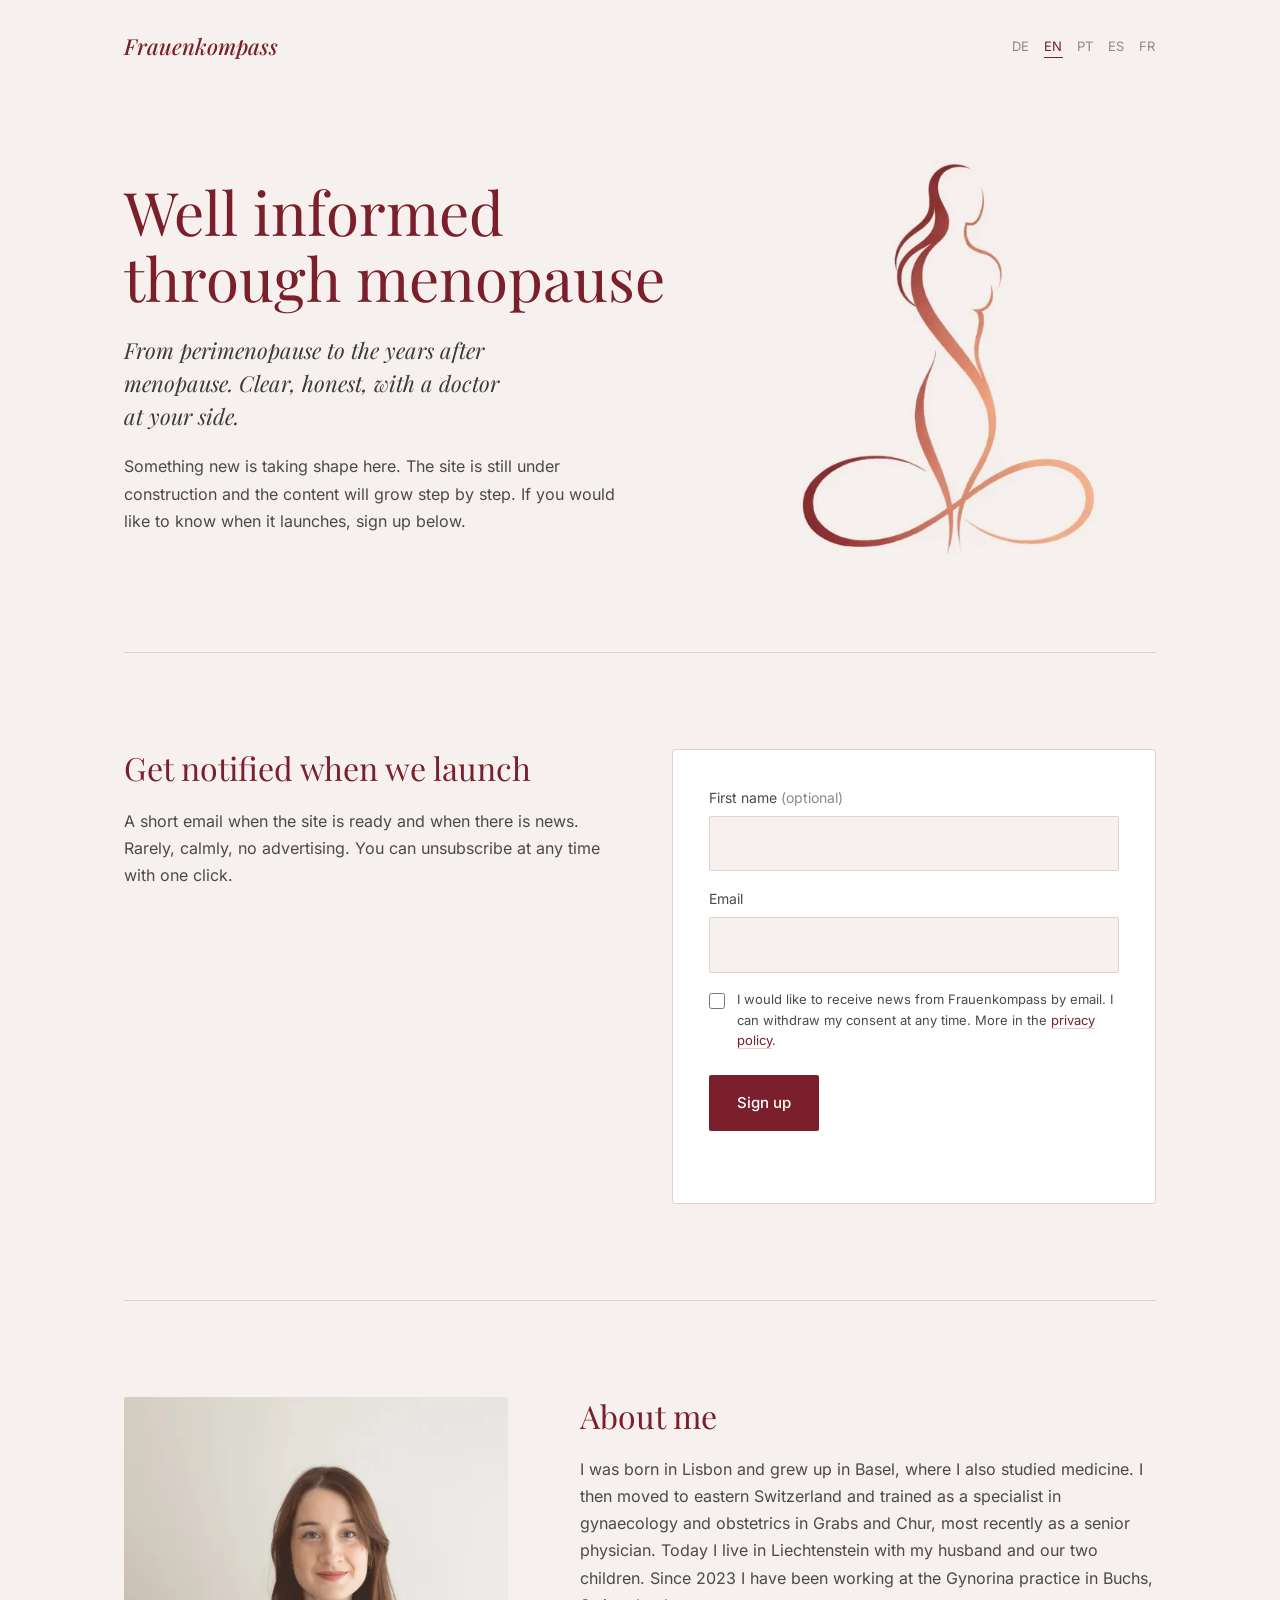
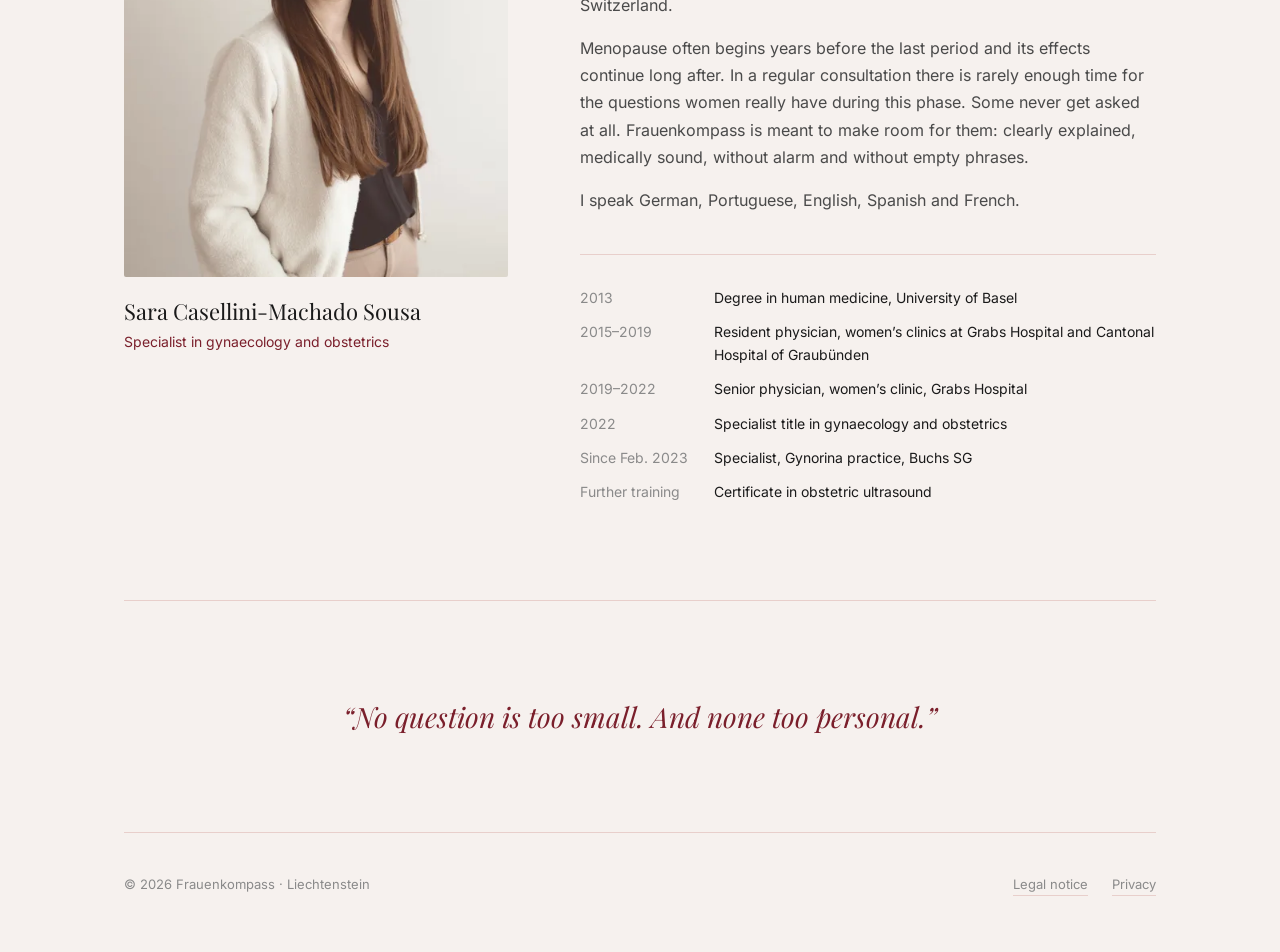
==== en/index.html @ 32707c3d "Website in DE, EN, PT, ES, FR mit Sprachwahl und übersetzten Datenschutzerklärungen Co-Authored-By: " ====
<!DOCTYPE html>
<html lang="en">
<head>
<meta charset="UTF-8">
<meta name="viewport" content="width=device-width, initial-scale=1.0">
<title>Frauenkompass · coming soon</title>
<meta name="description" content="Frauenkompass. All about menopause. A new project by Sara Casellini-Machado Sousa, specialist in gynaecology and obstetrics in Liechtenstein. This site is under construction.">
<meta name="theme-color" content="#F6F1EE">
<link rel="alternate" hreflang="de" href="../index.html">
<link rel="alternate" hreflang="en" href="../en/index.html">
<link rel="alternate" hreflang="pt" href="../pt/index.html">
<link rel="alternate" hreflang="es" href="../es/index.html">
<link rel="alternate" hreflang="fr" href="../fr/index.html">
<link rel="icon" type="image/png" href="../assets/favicon.png">
<link rel="apple-touch-icon" href="../assets/apple-touch-icon.png">
<link rel="stylesheet" href="../assets/style.css">
</head>
<body>

<div class="wrap">
  <header class="top">
    <a class="wordmark" href="index.html">Frauenkompass</a>
    <nav class="lang" aria-label="Language"><a href="../index.html" hreflang="de" lang="de">DE</a><a href="../en/index.html" hreflang="en" lang="en" aria-current="page">EN</a><a href="../pt/index.html" hreflang="pt" lang="pt">PT</a><a href="../es/index.html" hreflang="es" lang="es">ES</a><a href="../fr/index.html" hreflang="fr" lang="fr">FR</a></nav>
  </header>

  <main>
    <section class="hero">
      <div>
        <h1>Well informed through menopause</h1>
        <p class="lede">From perimenopause to the years after menopause. Clear, honest, with a doctor at your side.</p>
        <p class="body">Something new is taking shape here. The site is still under construction and the content will grow step by step. If you would like to know when it launches, sign up below.</p>
      </div>
      <div class="hero-symbol">
        <img src="../assets/symbol.webp" width="404" height="537" alt="" aria-hidden="true">
      </div>
    </section>

    <section class="section" id="news">
      <div class="news">
        <div>
          <h2>Get notified when we launch</h2>
          <p>A short email when the site is ready and when there is news. Rarely, calmly, no advertising. You can unsubscribe at any time with one click.</p>
        </div>
        <div class="card">
          <form id="news-form" novalidate>
            <input type="hidden" name="sprache" value="en">
            <label class="field">
              <span>First name <span class="opt">(optional)</span></span>
              <input class="input" type="text" name="vorname" autocomplete="given-name" maxlength="80">
            </label>
            <label class="field">
              <span>Email</span>
              <input class="input" type="email" name="email" autocomplete="email" required maxlength="200">
            </label>
            <label class="hp" aria-hidden="true">Please leave empty <input type="text" name="website" tabindex="-1" autocomplete="off"></label>
            <label class="check">
              <input type="checkbox" name="einwilligung" required>
              <span>I would like to receive news from Frauenkompass by email. I can withdraw my consent at any time. More in the <a href="privacy.html">privacy policy</a>.</span>
            </label>
            <button class="btn" type="submit">Sign up</button>
            <p class="form-note" id="news-note" role="status" aria-live="polite"></p>
          </form>
        </div>
      </div>
    </section>

    <section class="section" id="ueber">
      <div class="person">
        <figure class="portrait">
          <img src="../assets/sara.webp" srcset="../assets/sara-480.webp 480w, ../assets/sara.webp 960w" sizes="(max-width: 820px) 360px, 420px" width="960" height="1200" alt="Sara Casellini-Machado Sousa" loading="lazy">
          <figcaption>
            <span class="name">Sara Casellini-Machado Sousa</span>
            <span class="role">Specialist in gynaecology and obstetrics</span>
          </figcaption>
        </figure>
        <div class="bio">
          <h2>About me</h2>
          <p>I was born in Lisbon and grew up in Basel, where I also studied medicine. I then moved to eastern Switzerland and trained as a specialist in gynaecology and obstetrics in Grabs and Chur, most recently as a senior physician. Today I live in Liechtenstein with my husband and our two children. Since 2023 I have been working at the Gynorina practice in Buchs, Switzerland.</p>
          <p>Menopause often begins years before the last period and its effects continue long after. In a regular consultation there is rarely enough time for the questions women really have during this phase. Some never get asked at all. Frauenkompass is meant to make room for them: clearly explained, medically sound, without alarm and without empty phrases.</p>
          <p>I speak German, Portuguese, English, Spanish and French.</p>

          <dl class="cv">
            <dt>2013</dt><dd>Degree in human medicine, University of Basel</dd>
            <dt>2015–2019</dt><dd>Resident physician, women’s clinics at Grabs Hospital and Cantonal Hospital of Graubünden</dd>
            <dt>2019–2022</dt><dd>Senior physician, women’s clinic, Grabs Hospital</dd>
            <dt>2022</dt><dd>Specialist title in gynaecology and obstetrics</dd>
            <dt>Since Feb. 2023</dt><dd>Specialist, Gynorina practice, Buchs SG</dd>
            <dt>Further training</dt><dd>Certificate in obstetric ultrasound</dd>
          </dl>
        </div>
      </div>
    </section>

    <section class="quote">
      <p>“No question is too small. And none too personal.”</p>
    </section>
  </main>

  <footer class="foot">
    <span>© <span id="jahr">2026</span> Frauenkompass · Liechtenstein</span>
    <nav>
      <a href="../impressum.html">Legal notice</a>
      <a href="privacy.html">Privacy</a>
    </nav>
  </footer>
</div>

<script>
/*
  Newsletter-Anmeldung.
  ENDPOINT: URL des Newsletter-Dienstes (z.B. Brevo- oder Mailchimp-Formular-Action).
  Solange leer, öffnet das Formular ein vorbereitetes Mail an KONTAKT_EMAIL.
*/
var ENDPOINT = '';
var KONTAKT_EMAIL = 'kontakt@frauenkompass.ch';
var TXT = {
  badEmail: 'Please enter a valid email address.',
  noConsent: 'Please confirm your consent.',
  mailSubject: 'Newsletter sign-up',
  mailBody: 'Please add me to the news list.',
  mailName: 'First name',
  mailOpen: 'Your email app is opening. Just send the message.',
  thanks: 'Thank you. Please confirm your sign-up using the link in the email we just sent you.',
  error: 'Something went wrong. Please try again later.'
};

document.getElementById('jahr').textContent = new Date().getFullYear();

document.getElementById('news-form').addEventListener('submit', function (e) {
  e.preventDefault();
  var f = e.target;
  var note = document.getElementById('news-note');
  note.className = 'form-note';
  if (f.website.value) return;
  var email = f.email.value.trim();
  if (!/^[^\s@]+@[^\s@]+\.[^\s@]+$/.test(email)) { note.textContent = TXT.badEmail; f.email.focus(); return; }
  if (!f.einwilligung.checked) { note.textContent = TXT.noConsent; return; }

  if (!ENDPOINT) {
    var body = TXT.mailBody + '\n\nE-Mail: ' + email + (f.vorname.value.trim() ? '\n' + TXT.mailName + ': ' + f.vorname.value.trim() : '') + '\n[en]';
    window.location.href = 'mailto:' + KONTAKT_EMAIL + '?subject=' + encodeURIComponent(TXT.mailSubject) + '&body=' + encodeURIComponent(body);
    note.textContent = TXT.mailOpen;
    note.className = 'form-note ok';
    return;
  }

  var btn = f.querySelector('button');
  btn.disabled = true;
  fetch(ENDPOINT, { method: 'POST', body: new FormData(f), mode: 'no-cors' })
    .then(function () {
      f.reset();
      note.textContent = TXT.thanks;
      note.className = 'form-note ok';
    })
    .catch(function () {
      note.textContent = TXT.error;
    })
    .then(function () { btn.disabled = false; });
});
</script>
</body>
</html>
---- assets/style.css ----
@font-face { font-family: 'Playfair Display'; font-style: normal; font-weight: 400; font-display: swap; src: url('fonts/playfair-display-latin-400-normal.woff2') format('woff2'); }
@font-face { font-family: 'Playfair Display'; font-style: italic; font-weight: 400; font-display: swap; src: url('fonts/playfair-display-latin-400-italic.woff2') format('woff2'); }
@font-face { font-family: 'Playfair Display'; font-style: normal; font-weight: 500; font-display: swap; src: url('fonts/playfair-display-latin-500-normal.woff2') format('woff2'); }
@font-face { font-family: 'Playfair Display'; font-style: italic; font-weight: 500; font-display: swap; src: url('fonts/playfair-display-latin-500-italic.woff2') format('woff2'); }
@font-face { font-family: 'Inter'; font-style: normal; font-weight: 300; font-display: swap; src: url('fonts/inter-latin-300-normal.woff2') format('woff2'); }
@font-face { font-family: 'Inter'; font-style: normal; font-weight: 400; font-display: swap; src: url('fonts/inter-latin-400-normal.woff2') format('woff2'); }
@font-face { font-family: 'Inter'; font-style: normal; font-weight: 500; font-display: swap; src: url('fonts/inter-latin-500-normal.woff2') format('woff2'); }

:root {
  --burgundy: #7A1F2B;
  --rose: #E8CFCB;
  --sand: #F6F1EE;
  --white: #FFFFFF;
  --grey: #8A8A8A;
  --ink: #1A1A1A;
  --gradient: linear-gradient(135deg, #8E1C2C 0%, #C94C2B 50%, #E08A4F 100%);
  --serif: 'Playfair Display', Georgia, serif;
  --sans: 'Inter', -apple-system, BlinkMacSystemFont, 'Segoe UI', sans-serif;
}

* { margin: 0; padding: 0; box-sizing: border-box; }

html { -webkit-text-size-adjust: 100%; }

body {
  background: var(--sand);
  color: var(--ink);
  font-family: var(--sans);
  font-weight: 400;
  font-size: 16px;
  line-height: 1.7;
  -webkit-font-smoothing: antialiased;
}

a { color: var(--burgundy); text-decoration: none; border-bottom: 1px solid var(--rose); }
a:hover { border-bottom-color: var(--burgundy); }

.wrap { max-width: 1080px; margin: 0 auto; padding: 0 24px; }

/* Kopf */
.top {
  display: flex; justify-content: space-between; align-items: center;
  padding: 28px 0;
}
.wordmark {
  font-family: var(--serif); font-style: italic; font-weight: 500;
  font-size: 22px; color: var(--burgundy); border: 0;
}
.note { font-size: 14px; color: var(--grey); }

/* Hero */
.hero {
  display: grid; grid-template-columns: 1.15fr 0.85fr; gap: 64px;
  align-items: center; padding: 64px 0 96px;
}
.hero h1 {
  font-family: var(--serif); font-weight: 400;
  font-size: clamp(38px, 5.4vw, 60px); line-height: 1.1; text-wrap: balance;
  color: var(--burgundy);
}
.hero .lede {
  font-family: var(--serif); font-style: italic;
  font-size: clamp(19px, 2.2vw, 22px); line-height: 1.5;
  color: #3a3a3a; margin: 24px 0 20px; max-width: 32ch;
}
.hero p.body { color: #4a4a4a; max-width: 52ch; }
.hero-symbol { display: flex; justify-content: center; }
.hero-symbol img { width: 100%; max-width: 300px; height: auto; }

/* Abschnitte */
.section { padding: 96px 0; border-top: 1px solid var(--rose); }
.section h2 {
  font-family: var(--serif); font-weight: 400; font-size: clamp(26px, 3.4vw, 32px);
  line-height: 1.2; color: var(--burgundy); margin: 0 0 20px;
}

/* Newsletter */
.news { display: grid; grid-template-columns: 1fr 1fr; gap: 64px; align-items: start; }
.news p { color: #4a4a4a; }
.card {
  background: var(--white); border: 1px solid var(--rose);
  border-radius: 3px; padding: 36px;
}
.field { display: block; margin-bottom: 16px; }
.field > span { display: block; margin-bottom: 6px; font-size: 14px; color: #4a4a4a; }
.opt { color: var(--grey); }
.input {
  width: 100%; font: inherit; font-size: 15px; color: var(--ink);
  background: var(--sand); border: 1px solid var(--rose); border-radius: 2px;
  padding: 14px 16px; outline: none;
}
.input:focus { border-color: var(--burgundy); background: var(--white); }
.check { display: flex; gap: 12px; align-items: flex-start; font-size: 13px; line-height: 1.6; color: #4a4a4a; margin: 8px 0 24px; }
.check input { margin-top: 4px; accent-color: var(--burgundy); width: 16px; height: 16px; flex: none; }
.btn {
  display: inline-block; font: inherit; font-size: 15px; font-weight: 500;
  background: var(--burgundy); color: var(--white); border: 0; border-radius: 2px;
  padding: 15px 28px; cursor: pointer;
}
.btn:hover { background: #651823; }
.btn:focus-visible, .input:focus-visible, a:focus-visible { outline: 2px solid var(--burgundy); outline-offset: 2px; }
.form-note { font-size: 13px; color: var(--grey); margin-top: 16px; min-height: 1.6em; }
.form-note.ok { color: var(--burgundy); }
.hp { position: absolute; left: -9999px; width: 1px; height: 1px; overflow: hidden; }

/* Person */
.person { display: grid; grid-template-columns: 0.8fr 1.2fr; gap: 72px; align-items: start; }
.portrait img { display: block; width: 100%; height: auto; border-radius: 2px; background: var(--rose); }
.portrait figcaption { margin-top: 20px; }
.portrait .name { display: block; font-family: var(--serif); font-size: 22px; line-height: 1.3; color: var(--ink); }
.portrait .role { display: block; font-size: 14px; color: var(--burgundy); margin-top: 4px; }
.bio p { color: #4a4a4a; margin-bottom: 16px; }
.cv {
  display: grid; grid-template-columns: 110px 1fr; gap: 12px 24px;
  margin-top: 40px; padding-top: 32px; border-top: 1px solid var(--rose);
  font-size: 14px; line-height: 1.6;
}
.cv dt { color: var(--grey); }
.cv dd { color: var(--ink); }

.quote {
  text-align: center; padding: 96px 0; border-top: 1px solid var(--rose);
}
.quote p {
  font-family: var(--serif); font-style: italic; font-size: clamp(22px, 3vw, 28px);
  line-height: 1.4; color: var(--burgundy); max-width: 640px; margin: 0 auto;
}

/* Fuss */
.foot {
  border-top: 1px solid var(--rose); padding: 40px 0 56px;
  display: flex; flex-wrap: wrap; justify-content: space-between; gap: 16px;
  font-size: 13px; color: var(--grey);
}
.foot nav { display: flex; gap: 24px; }
.foot a { color: var(--grey); }

/* Textseiten (Datenschutz, Impressum) */
.legal { max-width: 720px; padding: 48px 0 96px; }
.legal h1 {
  font-family: var(--serif); font-weight: 500; font-size: clamp(36px, 5vw, 48px);
  line-height: 1.1; color: var(--burgundy); margin: 0 0 16px;
}
.legal .stand { color: var(--grey); font-size: 14px; margin-bottom: 48px; }
.legal h2 {
  font-family: var(--serif); font-weight: 400; font-size: 22px;
  color: var(--burgundy); margin: 40px 0 12px;
}
.legal p, .legal li { color: #333; margin-bottom: 12px; }
.legal ul { padding-left: 20px; margin-bottom: 12px; }
.legal address { font-style: normal; margin-bottom: 12px; }
.todo { background: #FDF0E3; border-bottom: 1px dashed #C94C2B; padding: 0 3px; }

@media (max-width: 820px) {
  .hero, .news, .person { grid-template-columns: 1fr; gap: 40px; }
  .portrait { max-width: 360px; }
  .cv { grid-template-columns: 1fr; gap: 2px; }
  .cv dd { margin-bottom: 10px; }
  .hero { padding: 32px 0 72px; }
  .hero-symbol { order: -1; }
  .hero-symbol img { max-width: 170px; }
  .section, .quote { padding: 72px 0; }
  .card { padding: 28px 22px; }
}
@media (max-width: 480px) {
  .wrap { padding: 0 16px; }
  .top .note { font-size: 13px; }
  .lang { gap: 10px; }
}

/* Sprachwahl */
.lang { display: flex; gap: 14px; font-size: 13px; letter-spacing: 0.04em; }
.lang a { color: var(--grey); border-bottom: 1px solid transparent; }
.lang a:hover { color: var(--burgundy); }
.lang a[aria-current="page"] { color: var(--burgundy); border-bottom-color: var(--burgundy); }
.legal .note { margin-bottom: 32px; }
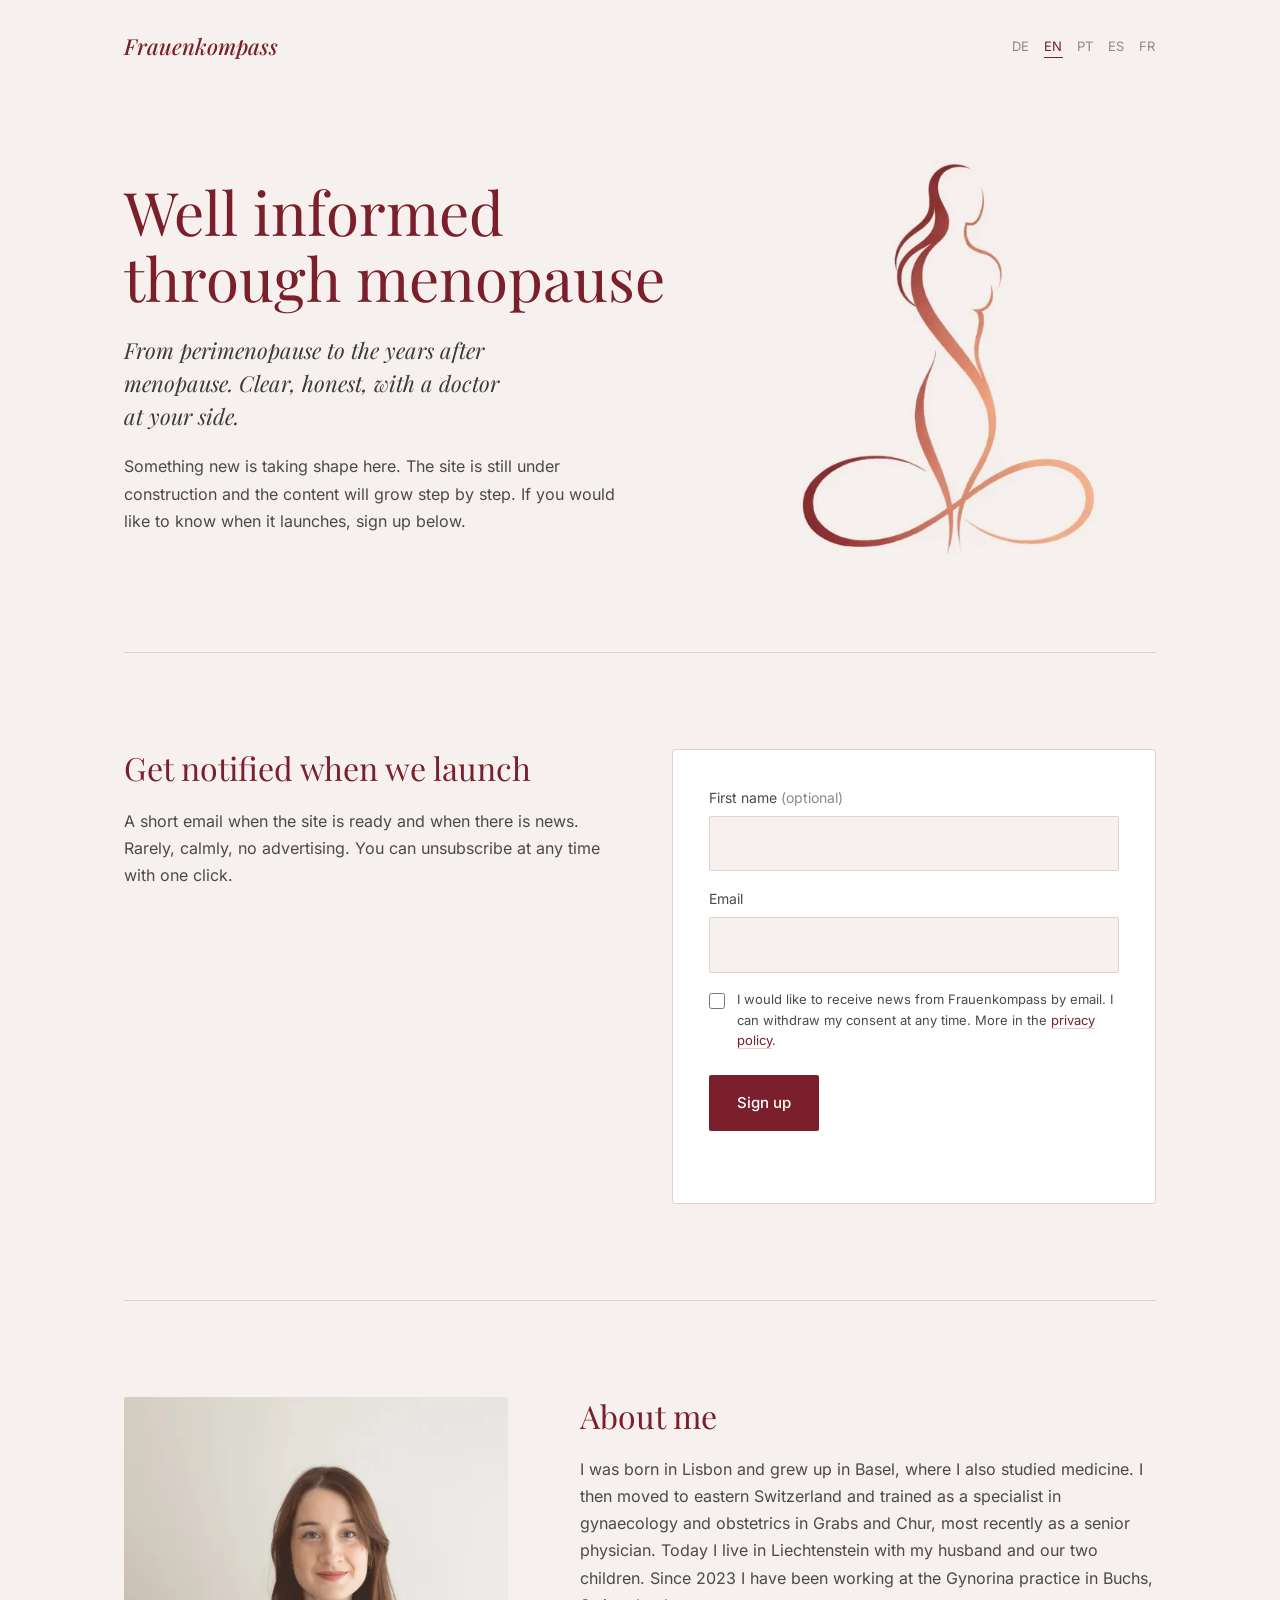
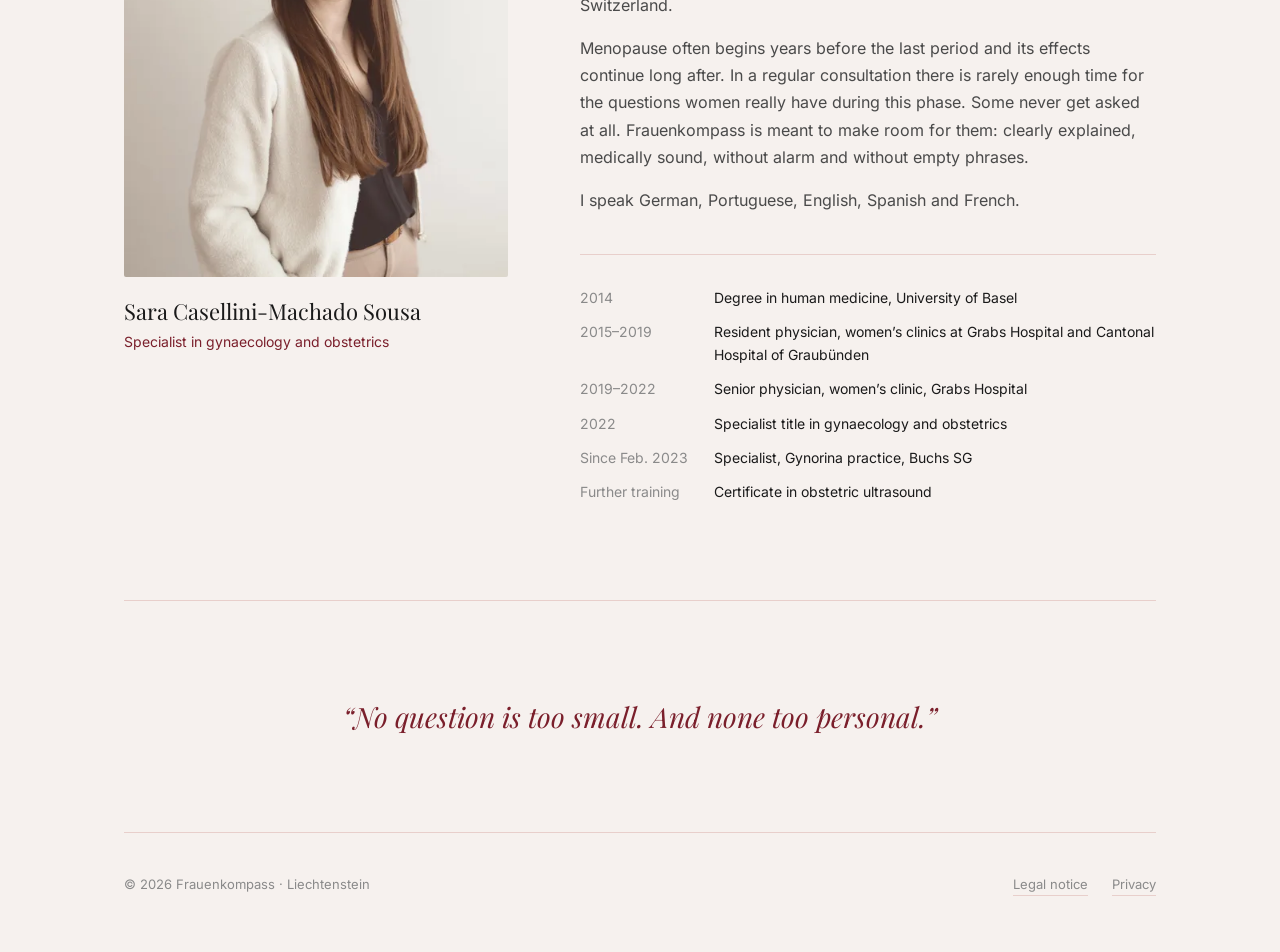
==== commit edeee0c9: "Werdegang: Studienabschluss 2014 Co-Authored-By: Claude Opus 5.5 <noreply@anthropic.com> Claude-Sess" ====
--- a/en/index.html
+++ b/en/index.html
@@ -80,7 +80,7 @@
           <p>I speak German, Portuguese, English, Spanish and French.</p>
 
           <dl class="cv">
-            <dt>2013</dt><dd>Degree in human medicine, University of Basel</dd>
+            <dt>2014</dt><dd>Degree in human medicine, University of Basel</dd>
             <dt>2015–2019</dt><dd>Resident physician, women’s clinics at Grabs Hospital and Cantonal Hospital of Graubünden</dd>
             <dt>2019–2022</dt><dd>Senior physician, women’s clinic, Grabs Hospital</dd>
             <dt>2022</dt><dd>Specialist title in gynaecology and obstetrics</dd>
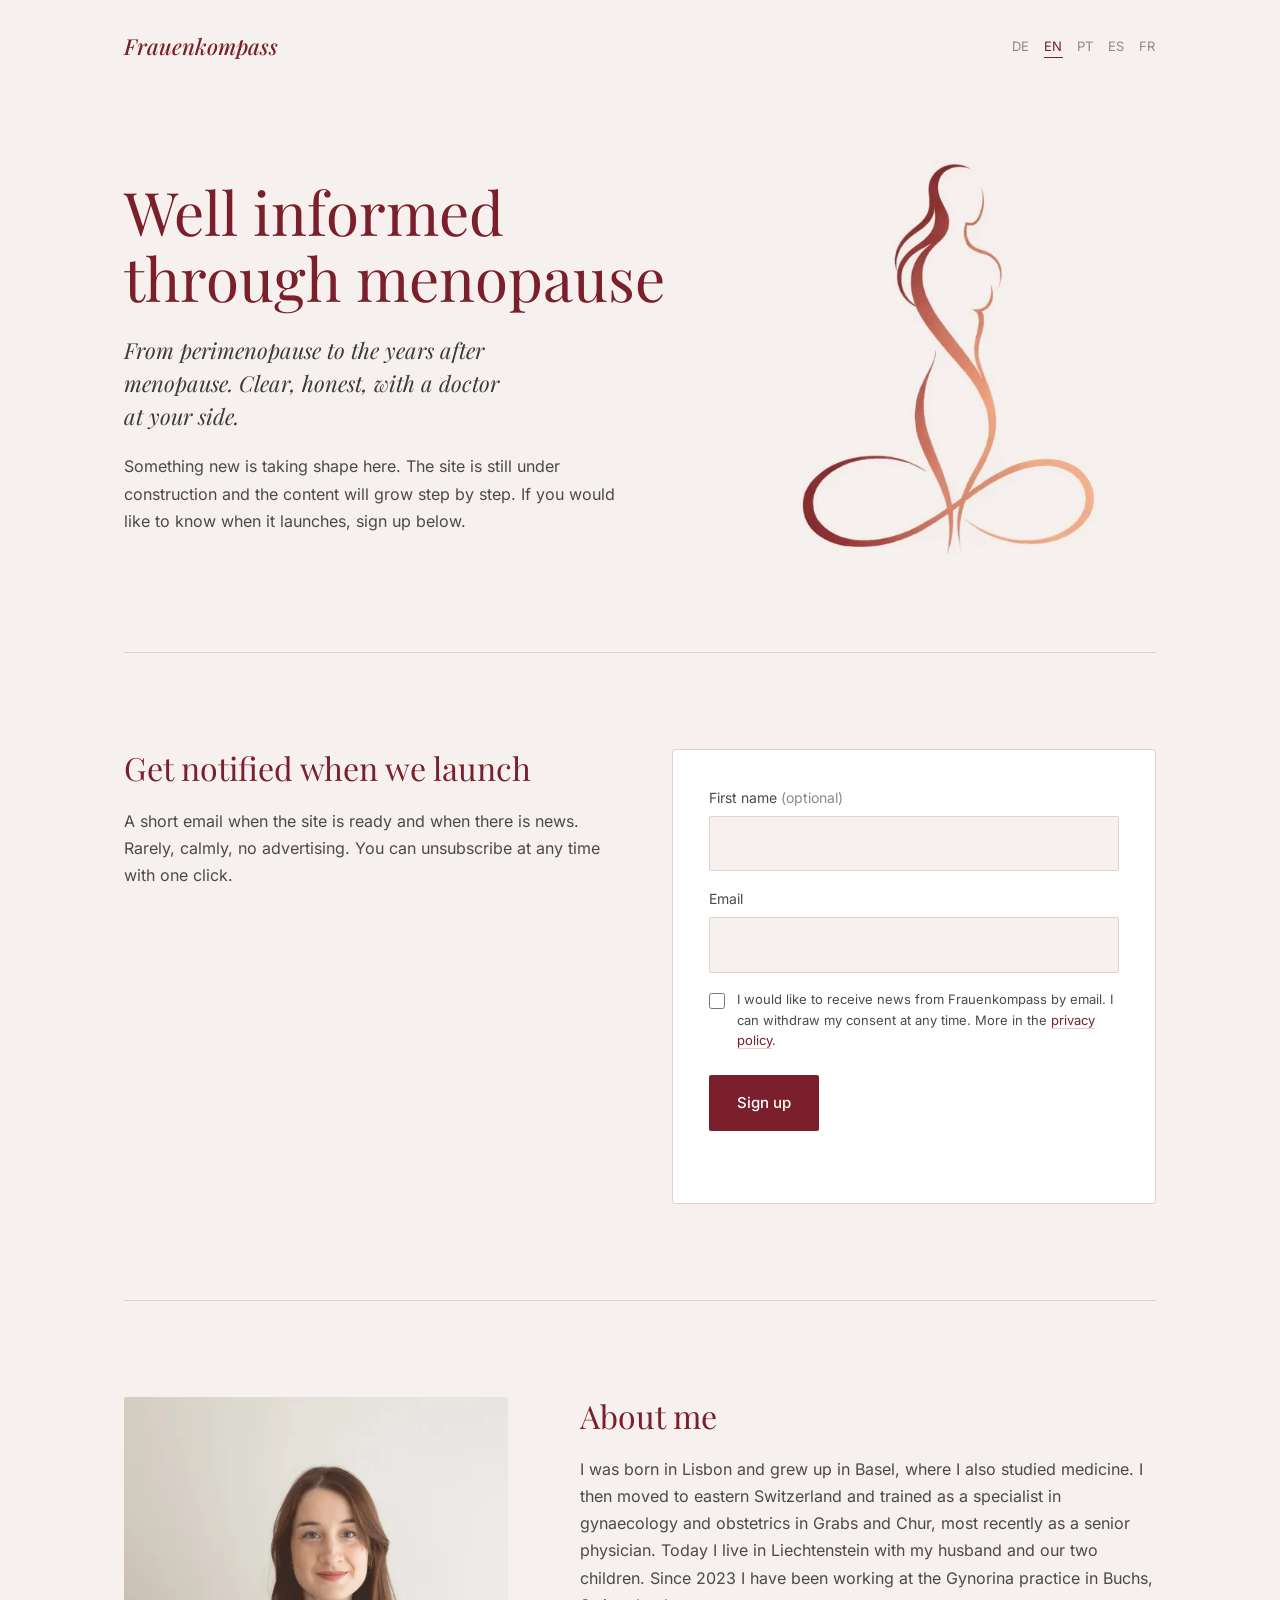
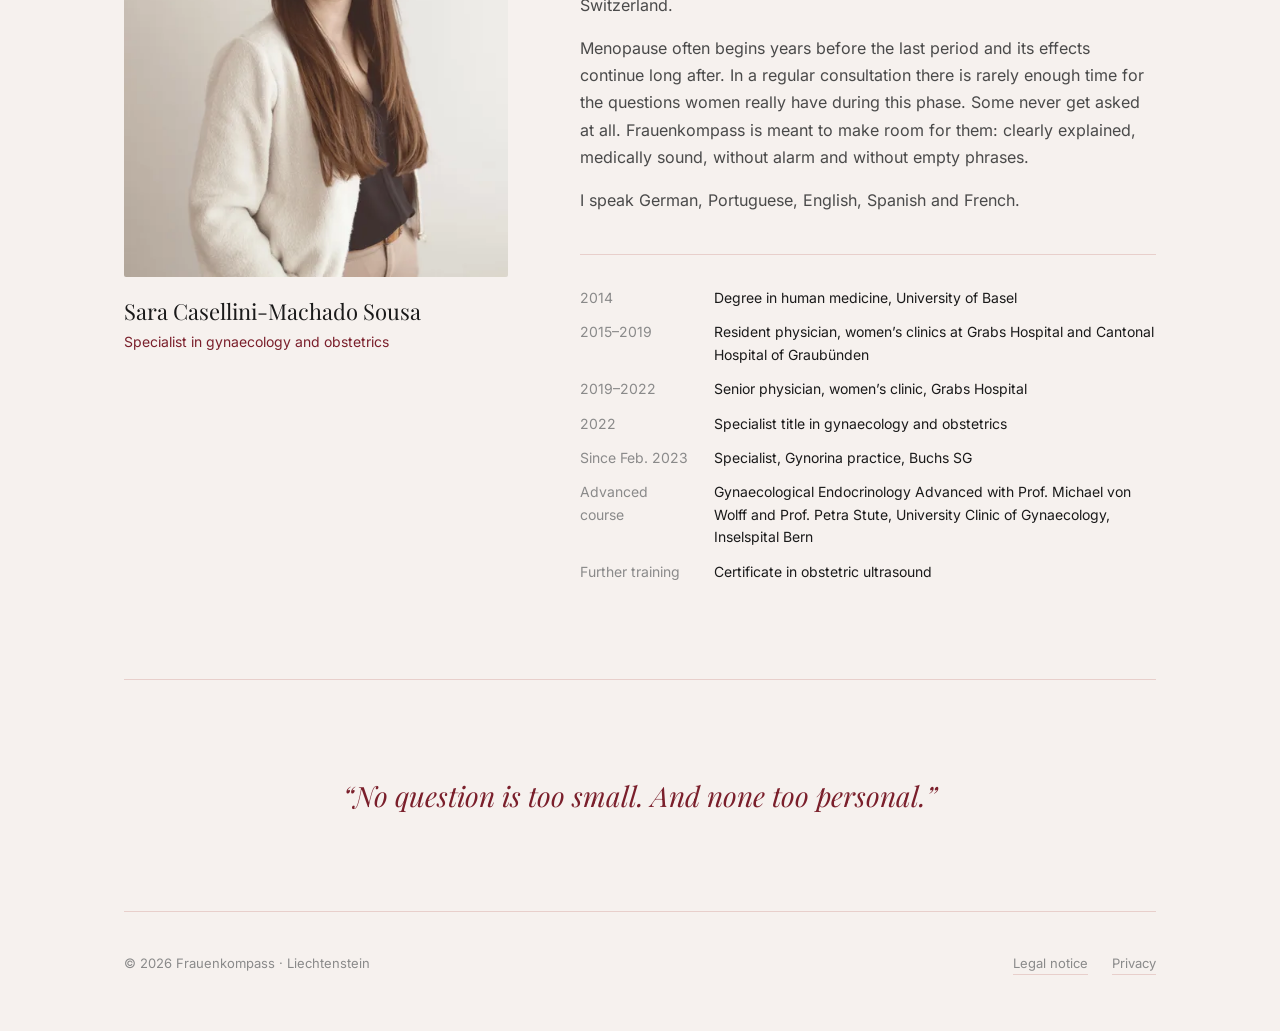
==== commit 3c35c6c6: "Werdegang: Fortbildung Gynäkologische Endokrinologie Advanced, Inselspital Bern Co-Authored-By: Clau" ====
--- a/en/index.html
+++ b/en/index.html
@@ -85,6 +85,7 @@
             <dt>2019–2022</dt><dd>Senior physician, women’s clinic, Grabs Hospital</dd>
             <dt>2022</dt><dd>Specialist title in gynaecology and obstetrics</dd>
             <dt>Since Feb. 2023</dt><dd>Specialist, Gynorina practice, Buchs SG</dd>
+            <dt>Advanced course</dt><dd>Gynaecological Endocrinology Advanced with Prof. Michael von Wolff and Prof. Petra Stute, University Clinic of Gynaecology, Inselspital Bern</dd>
             <dt>Further training</dt><dd>Certificate in obstetric ultrasound</dd>
           </dl>
         </div>
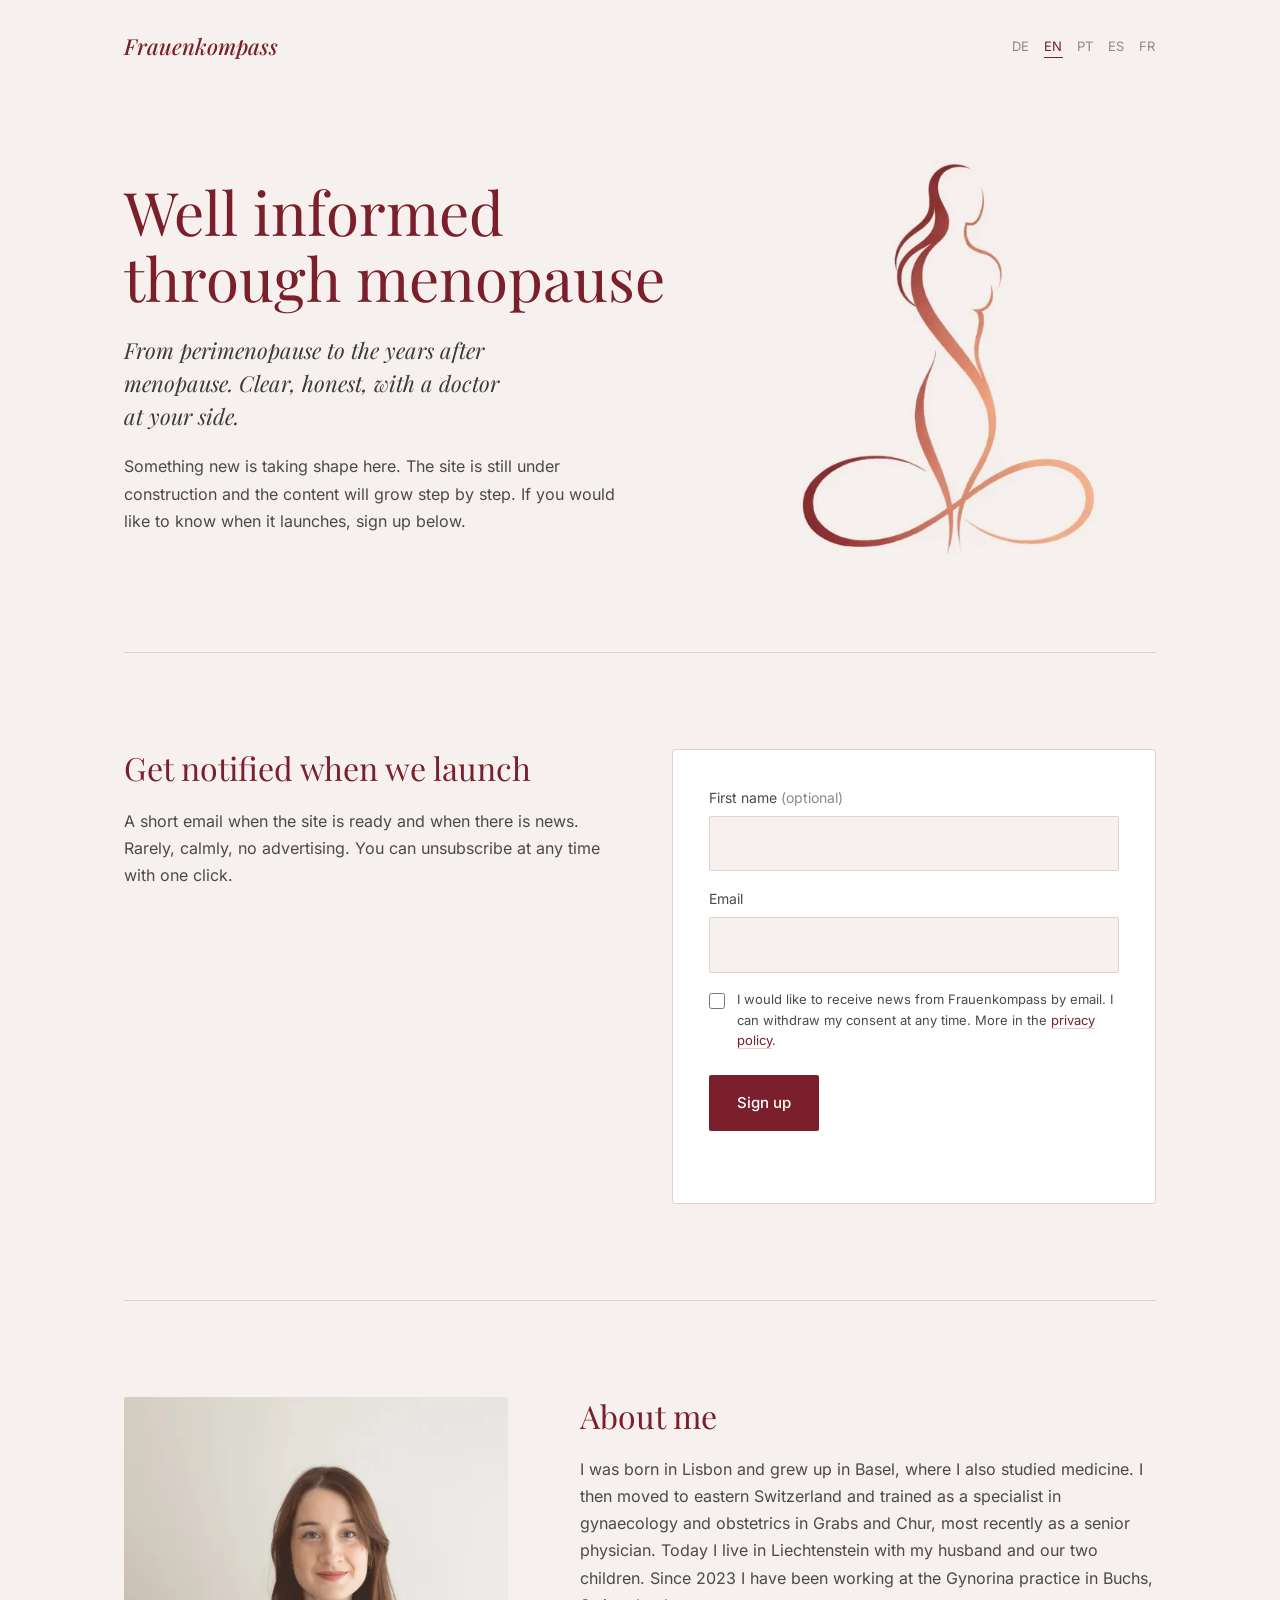
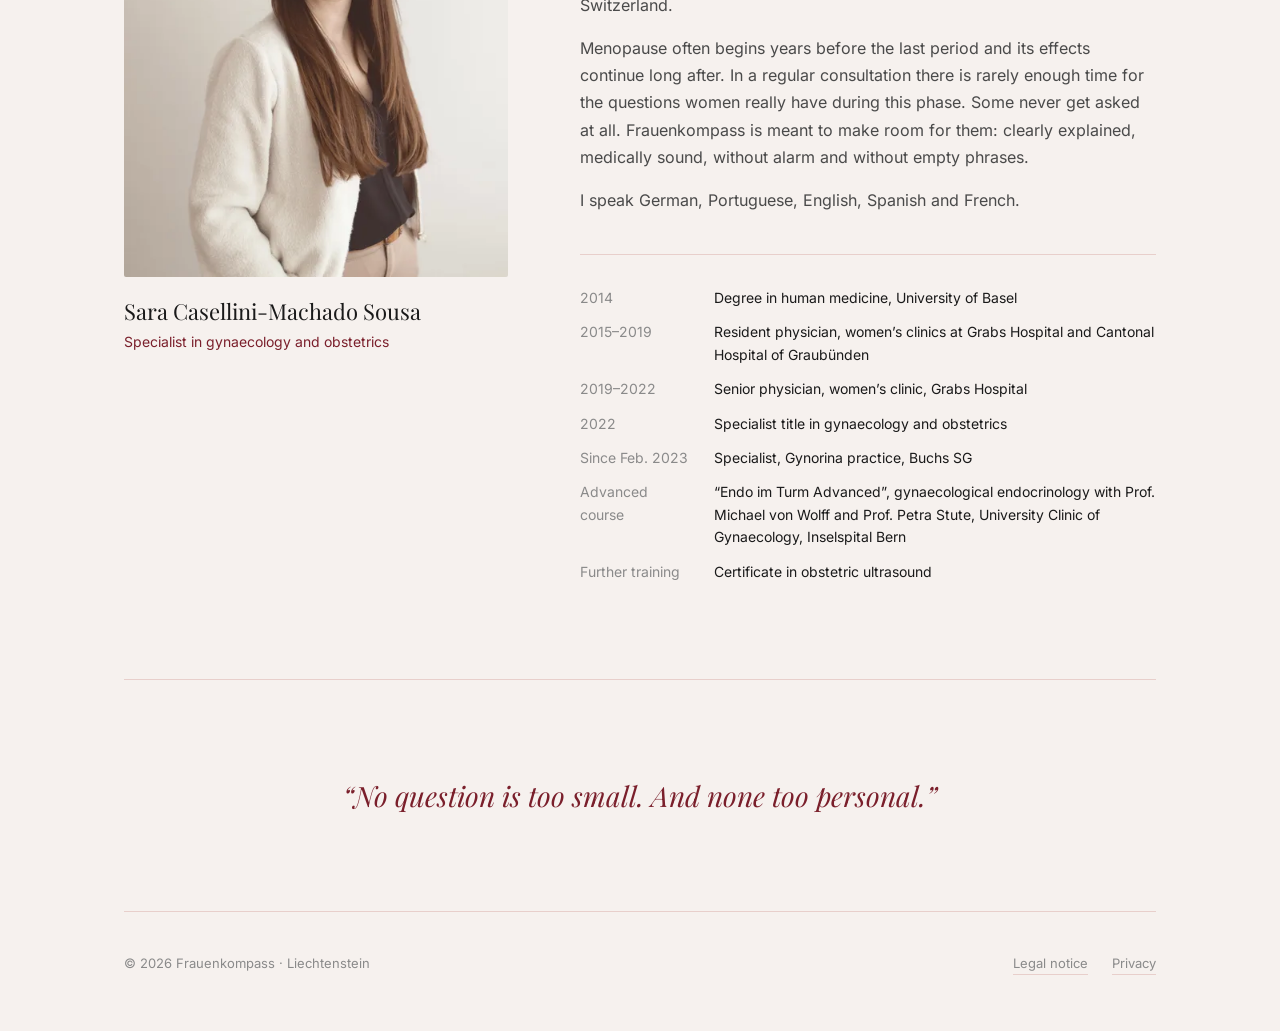
==== commit 96621630: "Werdegang: Kursname Endo im Turm Advanced Co-Authored-By: Claude Opus 5.5 <noreply@anthropic.com> Cl" ====
--- a/en/index.html
+++ b/en/index.html
@@ -85,7 +85,7 @@
             <dt>2019–2022</dt><dd>Senior physician, women’s clinic, Grabs Hospital</dd>
             <dt>2022</dt><dd>Specialist title in gynaecology and obstetrics</dd>
             <dt>Since Feb. 2023</dt><dd>Specialist, Gynorina practice, Buchs SG</dd>
-            <dt>Advanced course</dt><dd>Gynaecological Endocrinology Advanced with Prof. Michael von Wolff and Prof. Petra Stute, University Clinic of Gynaecology, Inselspital Bern</dd>
+            <dt>Advanced course</dt><dd>“Endo im Turm Advanced”, gynaecological endocrinology with Prof. Michael von Wolff and Prof. Petra Stute, University Clinic of Gynaecology, Inselspital Bern</dd>
             <dt>Further training</dt><dd>Certificate in obstetric ultrasound</dd>
           </dl>
         </div>
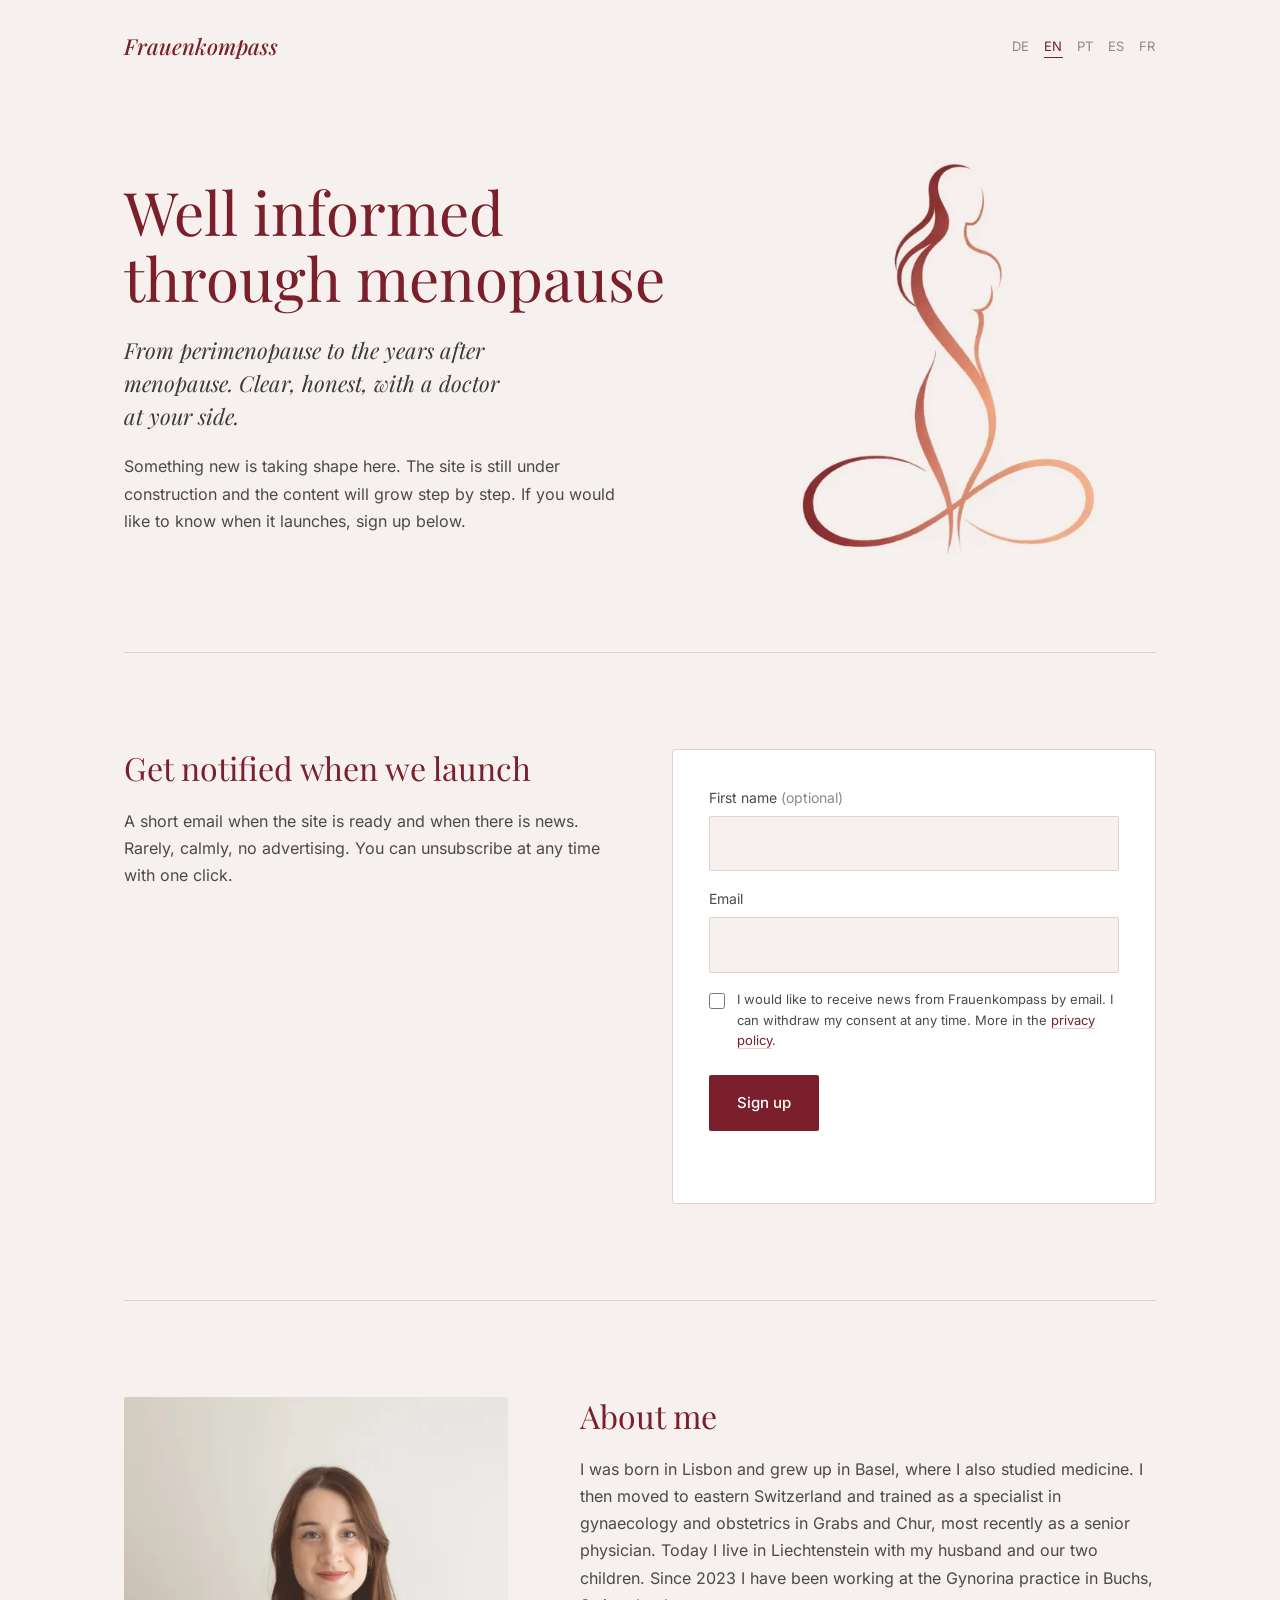
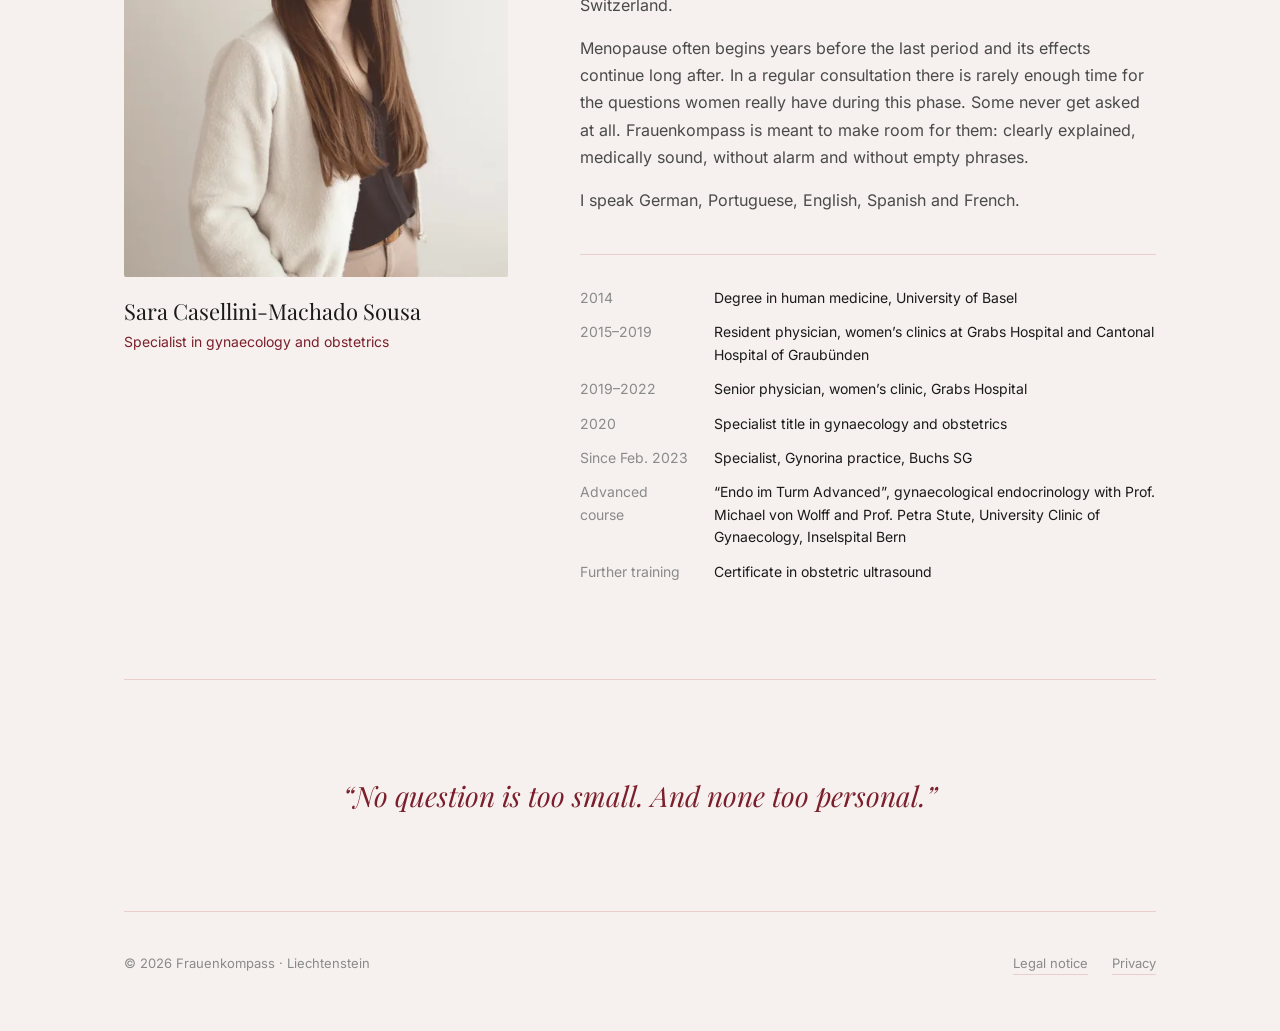
==== commit 55f99de4: "Werdegang: Facharzttitel 2020 Co-Authored-By: Claude Opus 5.5 <noreply@anthropic.com> Claude-Session" ====
--- a/en/index.html
+++ b/en/index.html
@@ -83,7 +83,7 @@
             <dt>2014</dt><dd>Degree in human medicine, University of Basel</dd>
             <dt>2015–2019</dt><dd>Resident physician, women’s clinics at Grabs Hospital and Cantonal Hospital of Graubünden</dd>
             <dt>2019–2022</dt><dd>Senior physician, women’s clinic, Grabs Hospital</dd>
-            <dt>2022</dt><dd>Specialist title in gynaecology and obstetrics</dd>
+            <dt>2020</dt><dd>Specialist title in gynaecology and obstetrics</dd>
             <dt>Since Feb. 2023</dt><dd>Specialist, Gynorina practice, Buchs SG</dd>
             <dt>Advanced course</dt><dd>“Endo im Turm Advanced”, gynaecological endocrinology with Prof. Michael von Wolff and Prof. Petra Stute, University Clinic of Gynaecology, Inselspital Bern</dd>
             <dt>Further training</dt><dd>Certificate in obstetric ultrasound</dd>
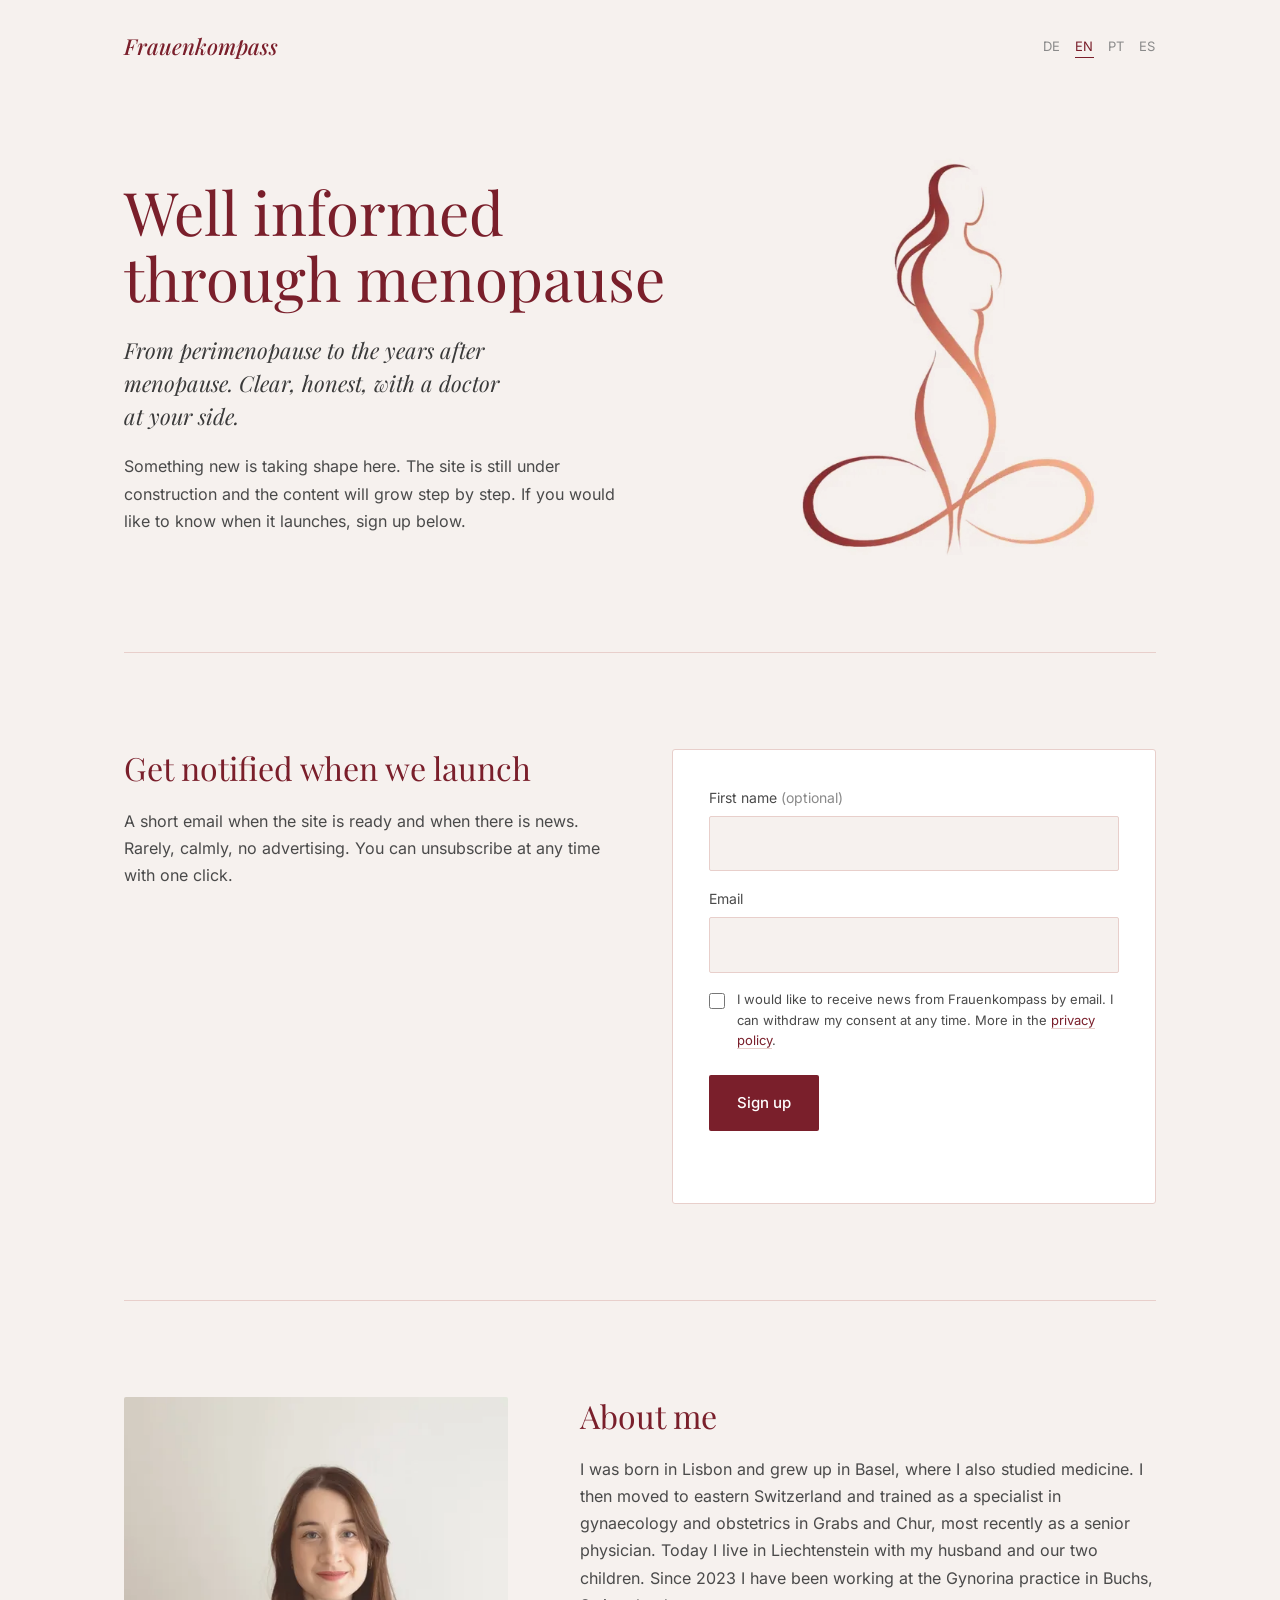
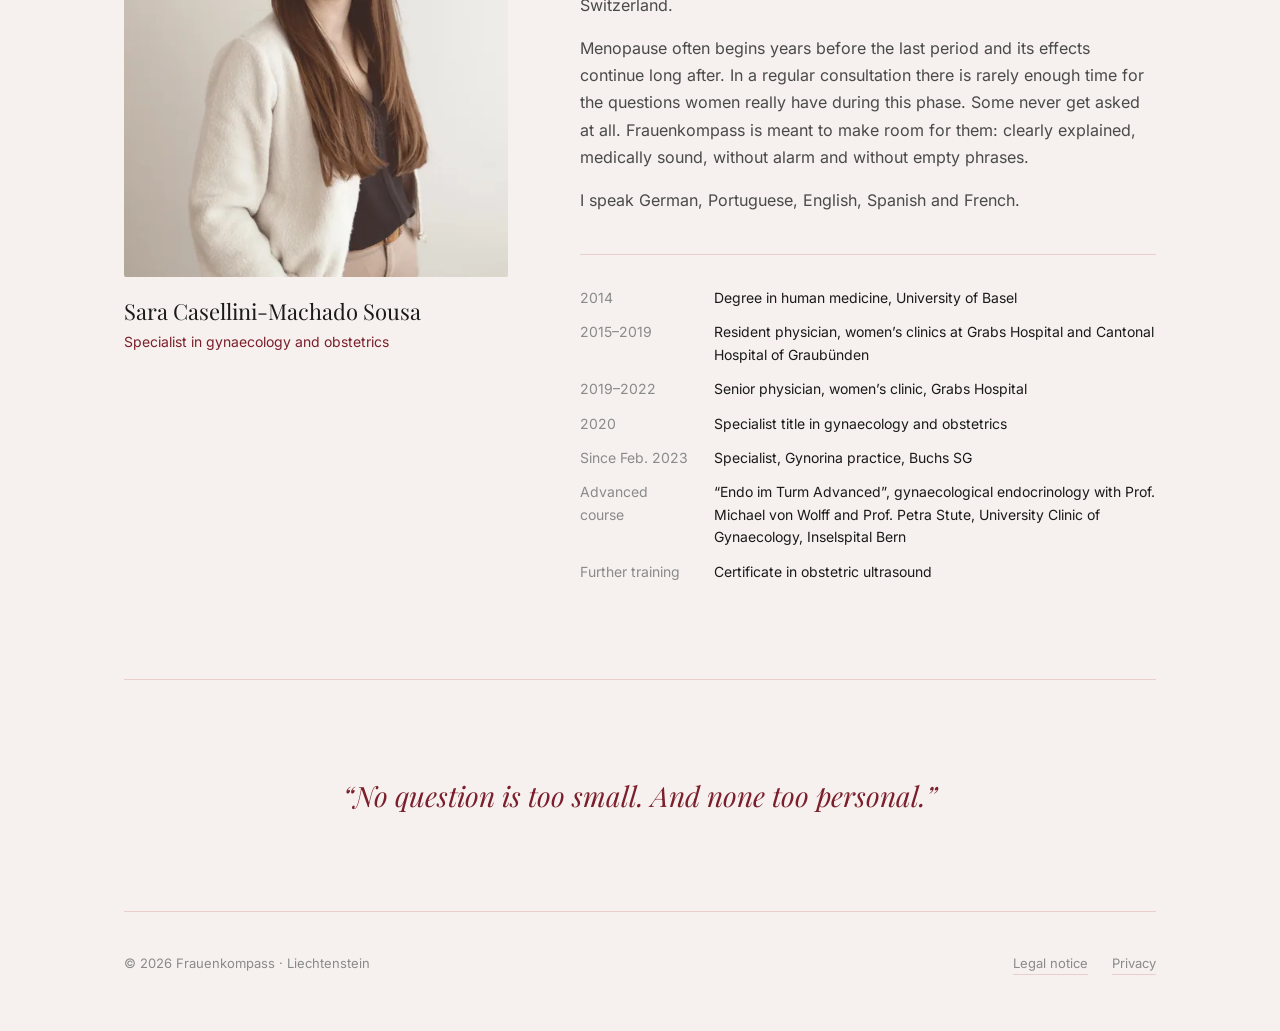
==== commit b2814996: "Französisch entfernt (vorbereitet, nicht aktiv) Co-Authored-By: Claude Opus 5.5 <noreply@anthropic.c" ====
--- a/en/index.html
+++ b/en/index.html
@@ -10,7 +10,6 @@
 <link rel="alternate" hreflang="en" href="../en/index.html">
 <link rel="alternate" hreflang="pt" href="../pt/index.html">
 <link rel="alternate" hreflang="es" href="../es/index.html">
-<link rel="alternate" hreflang="fr" href="../fr/index.html">
 <link rel="icon" type="image/png" href="../assets/favicon.png">
 <link rel="apple-touch-icon" href="../assets/apple-touch-icon.png">
 <link rel="stylesheet" href="../assets/style.css">
@@ -20,7 +19,7 @@
 <div class="wrap">
   <header class="top">
     <a class="wordmark" href="index.html">Frauenkompass</a>
-    <nav class="lang" aria-label="Language"><a href="../index.html" hreflang="de" lang="de">DE</a><a href="../en/index.html" hreflang="en" lang="en" aria-current="page">EN</a><a href="../pt/index.html" hreflang="pt" lang="pt">PT</a><a href="../es/index.html" hreflang="es" lang="es">ES</a><a href="../fr/index.html" hreflang="fr" lang="fr">FR</a></nav>
+    <nav class="lang" aria-label="Language"><a href="../index.html" hreflang="de" lang="de">DE</a><a href="../en/index.html" hreflang="en" lang="en" aria-current="page">EN</a><a href="../pt/index.html" hreflang="pt" lang="pt">PT</a><a href="../es/index.html" hreflang="es" lang="es">ES</a></nav>
   </header>
 
   <main>
